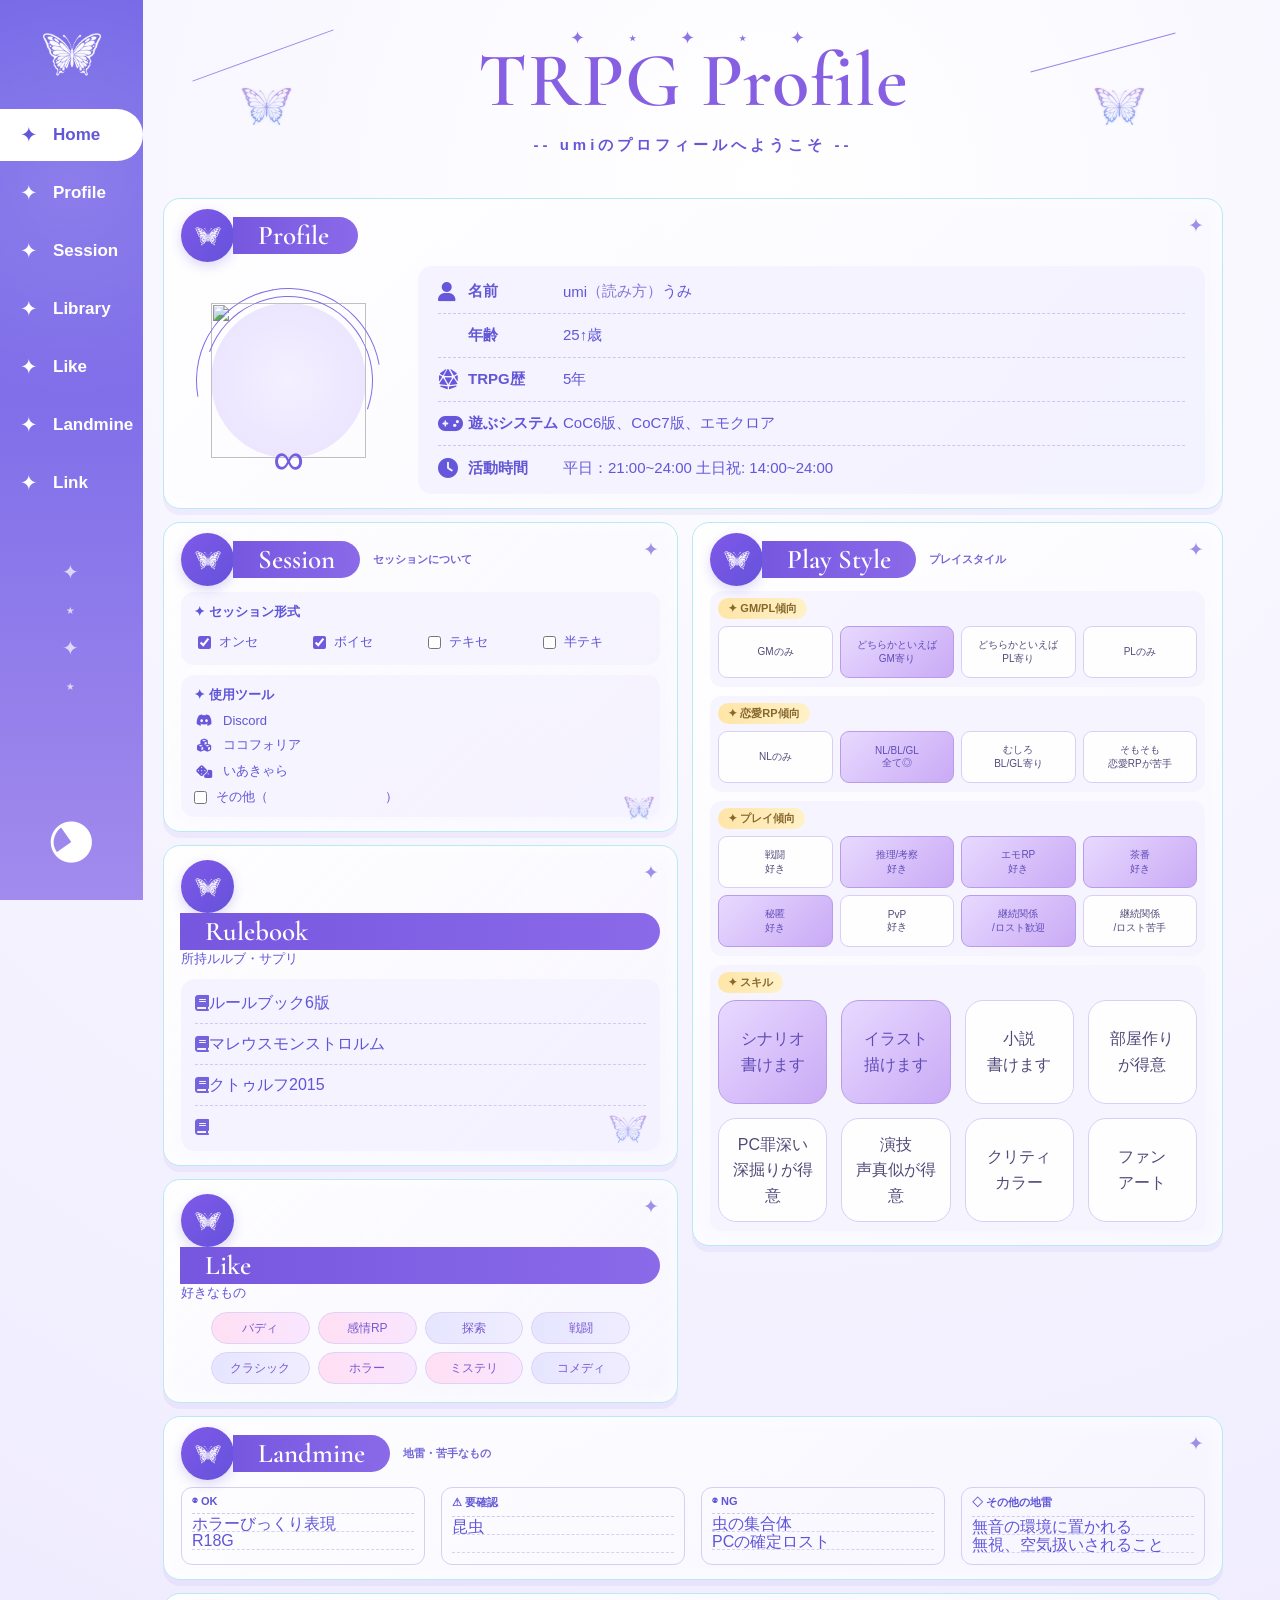
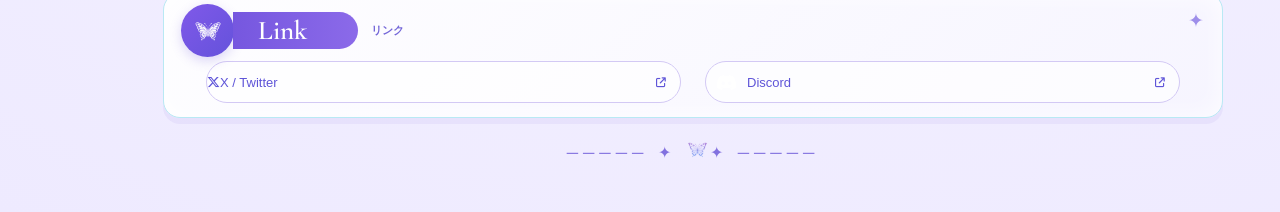
==== index.html @ dc56e481 "Add files via upload" ====
<DOCTYPE html>
<html lang="ja">
<head>
    <meta charset="UTF-8">
    <meta name="viewport" content="width=device-width, initial-scale=1.0">

    <title>TRPG Profile</title>

    <link rel="preconnect" href="https://fonts.googleapis.com">
    <link rel="preconnect" href="https://fonts.gstatic.com" crpssorigin>

    <link href="https://fonts.googleapis.com/css2?family=Cormorant+Garamond:wght@500;600;700$display=swap" rel="stylesheet">

    <link rel="stylesheet"
          href="https://cdnjs.cloudflare.com/ajax/libs/font-awesome/6.5.2/css/all.min.css">
    
    <link rel="stylesheet" href="style.css">
</head>

<body>

    <div class="site">

        <!--==============================================
                         SIDEMENU
        ==================================================-->
 <aside class="sidebar">

        <div class="side-butterfly">
            <img src="images/siruetto.png" alt="">
        </div>
        <nav>
            <a href="#home" class="active">
                <span>✦</span>
                <b>Home</b>
            </a>

            <a href="#profile">
                <span>✦</span>
                <b>Profile</b>
            </a>

            <a href="#session">
                <span>✦</span>
                <b>Session</b>
            </a>

            <a href="#rulebook">
                <span>✦</span>
                <b>Library</b>
            </a>

            <a href="#like">
                <span>✦</span>
                <b>Like</b>
            </a>

            <a href="#landmine">
                <span>✦</span>
                <b>Landmine</b>
            </a>

            <a href="#link">
                <span>✦</span>
                <b>Link</b>
            </a>
        </nav>

        <div class="side-stars">
            ✦<br>
            ⋆<br>
            ✦<br>
            ⋆
        </div>

            <div class="moon">◕</div>
        
        </aside>


        <!--======================================
                MAIN
        ==========================================-->
        <main class="main">

            <!--  HEADER  -->
            <header class="header" id="home">

                <div class="header-butterfly left">
                   <img src="images/butterfly.png" alt="">
                </div>

                <div class="header-butterfly right">
                   <img src="images/butterfly.png" alt="">
                </div>

                <div class="header-stars top">
                    ✦　⋆　✦　⋆　✦
                </div>

                <div class="header-line line-left"></div>
                <div class="header-line line-right"></div>

                <h1>TRPG Profile</h1>

                <p>-- umiのプロフィールへようこそ --</p>
                
            </header>



            <!--=====================================
                 PROFILE
            ====================================== -->
            <section class="panel profile" id="profile">

                <div class="panel-title">
                    <div class="title-circle">
                     <img src="images/siruetto.png" alt="">
                    </div>
                    <div class="title-label">Profile</div>
                </div>

                <div class="profile-body">

                    <div class="avatar-area">

                        <div class="avatar">
                            <img src="" alt="">
                            
                        </div>

                        <div class="avatar-circle circle1"></div>
                        <div class="avatar-circle circle2"></div>

                        <div class="ribbon">∞</div>
                    
                    </div>


                    <div class="profile-data">

                        <div class="data-row">
                            <i class="fa-solid fa-user"></i>
                            <span class="data-title">名前</span>
                            <span class="data-value">umi</span>
                            <span class="data-sub">（読み方）</span>
                            <span class="data-value">うみ</span>
                        </div>

                        <div class="data-row">
                            <i class="fa-solid fa-calendardays"></i>
                            <span class="data-title">年齢</span>
                            <span class="data-value">25↑歳</span>
                        </div>

                        <div class="data-row">
                            <i class="fa-solid fa-dice-d20"></i>
                            <span class="data-title">TRPG歴</span>
                            <span class="data-value">5年</span>
                        </div>

                        <div class="data-row">
                            <i class="fa-solid fa-gamepad"></i>
                            <span class="data-title">遊ぶシステム</span>
                            <span class="data-value">CoC6版、CoC7版、エモクロア</span>
                        </div>

                        <div class="data-row">
                            <i class="fa-solid fa-clock"></i>
                            <span class="data-title">活動時間</span>
                            <span class="data-value">平日：21:00~24:00 土日祝: 14:00~24:00</span>
                        </div>

                    </div>
                
                </div>

            </section>


       <!-- =========================
             CONTENT
        ========================== -->

        <div class="content-grid">

            <!-- LEFT -->
            <div class="left-column">

                <!-- SESSION -->
                <section class="panel session" id="session">

                    <div class="panel-title">
                        <div class="title-circle">
                            <img src="images/siruetto.png" alt="">
                        </div>

                        <div class="title-label">Session</div>
                        <small>セッションについて</small>
                    </div>


                    <div class="session-box">

                        <h3>✦ セッション形式</h3>

                        <div class="check-items">

                            <label>
                                <input type="checkbox" checked>
                                <span>オンセ</span>
                            </label>

                            <label>
                                <input type="checkbox" checked>
                                <span>ボイセ</span>
                            </label>

                             <label>
                                <input type="checkbox">
                                <span>テキセ</span>
                            </label>

                            <label>
                                <input type="checkbox">
                                <span>半テキ</span>
                            </label>

                        </div>

                    </div>


                    <div class="session-box">

                        <h3>✦ 使用ツール</h3>

                        <div class="tools">

                            <div>
                                <i class="fa-brands fa-discord"></i>
                                Discord
                            </div>

                            <div>
                                <i class="fa-solid fa-cubes"></i>
                                ココフォリア
                            </div>

                            <div>
                                <i class="fa-solid fa-dice"></i>
                                いあきゃら
                            </div>

                            <div>
                                <input type="checkbox">
                                その他（　　　　　　　　　）
                            </div>

                        </div>

                    </div>

                    <div class="corner-butterfly">
                    <img src="images/butterfly.png" alt="">
                    </div>

                </section>


                <!-- RULEBOOK -->
                <section class="panel rulebook" id="rulebook">

                     <div class="title-circle">
                           <img src="images/siruetto.png" alt="">
                     </div>
                        <div class="title-label">Rulebook</div>
                        <small>所持ルルブ・サプリ</small>

                    <div class="rule-list">

                        <div>
                            <i class="fa-solid fa-book"></i>
                            <span> ルールブック6版</span>
                        </div>

                        <div>
                            <i class="fa-solid fa-book"></i>
                            <span> マレウスモンストロルム</span>
                        </div>

                        <div>
                            <i class="fa-solid fa-book"></i>
                            <span> クトゥルフ2015</span>
                        </div>

                        <div>
                            <i class="fa-solid fa-book"></i>
                        </div>

                    </div>

                    <img src="images/butterfly.png" alt="" class="book-icon">

                </section>


                <!-- LIKE -->
                <section class="panel like" id="like">

                     <div class="title-circle">
                         <img src="images/siruetto.png" alt="">
                     </div>
                     <div class="title-label">Like</div>
                     <small>好きなもの</small>

                    <div class="like-list">

                        <span>バディ</span>
                        <span>感情RP</span>
                        <span>探索</span>
                        <span>戦闘</span>

                        <span>クラシック</span>
                        <span>ホラー</span>
                        <span>ミステリ</span>
                        <span>コメディ</span>

                    </div>

                </section>

            </div>


            <!-- RIGHT -->
            <div class="right-column">

                <!-- PLAY STYLE -->
                <section class="panel play-style">

                    <div class="panel-title">
 
                     <div class="title-circle">
                        <img src="images/siruetto.png" alt="">
                     </div>

                    <div class="title-label">Play Style</div>
                    <small>プレイスタイル</small>
                    </div>
                    <!-- GM -->
                    <div class="style-box">

                        <h3>✦ GM/PL傾向</h3>

                        <div class="choice-grid">

                            <label>
                                <input type="radio" name="gm">
                                <span>GMのみ</span>
                            </label>

                            <label class="selected">
                                <input type="radio" name="gm" checked>
                                <span>どちらかといえば<br>GM寄り</span>
                            </label>

                            <label>
                                <input type="radio" name="gm">
                                <span>どちらかといえば<br>PL寄り</span>
                            </label>

                            <label>
                                <input type="radio" name="gm">
                                <span>PLのみ</span>
                            </label>

                        </div>

                    </div>


                    <!--  LOVE   -->
                     <div class="style-box">

                        <h3>✦ 恋愛RP傾向</h3>

                        <div class="choice-grid">

                            <label>
                                <input type="radio" name="love">
                                <span>NLのみ</span>
                            </label>

                            <label class="selected">
                                <input type="radio" name="love" checked>
                                <span>NL/BL/GL<br>全て◎</span>
                            </label>

                            <label>
                                <input type="radio" name="love">
                                <span>むしろ<br>BL/GL寄り</span>
                            </label>

                            <label>
                                <input type="radio" name="love">
                                <span>そもそも<br>恋愛RPが苦手</span>
                            </label>

                        </div>

                    </div>


                    <!-- PLAY  -->
                     <div class="style-box">

                        <h3>✦ プレイ傾向</h3>

                        <div class="choice-grid">

                            <label>
                                <input type="checkbox">
                                <span>戦闘<br>好き</span>
                            </label>

                            <label class="selected">
                                <input type="selected">
                                <span>推理/考察<br>好き</span>
                            </label>

                            <label class="selected">
                                <input type="checkbox" checked>
                                <span>エモRP<br>好き</span>
                            </label>

                            <label class="selected">
                                <input type="checkbox">
                                <span>茶番<br>好き</span>
                            </label>

                            <label class="selected">
                                <input type="checkbox">
                                <span>秘匿<br>好き</span>
                            </label>

                            <label>
                                <input type="checkbox">
                                <span>PvP<br>好き</span>
                            </label>

                           <label class="selected">
                                <input type="checkbox" checked>
                                <span>継続関係<br>/ロスト歓迎</span>
                            </label>

                            <label>
                                <input type="checkbox">
                                <span>継続関係<br>/ロスト苦手</span>
                            </label>

                        </div>

                    </div>


                    <!-- SKILL -->
                     <div class="style-box">

                        <h3>✦ スキル</h3>

                        <div class="choice-grid skill-grid">

                            

                                <label class="selected">
                                    <input type="checkbox">
                                    <span>シナリオ<br>書けます</span>
                                </label>

                                <label class="selected">
                                    <input type="checkbox" checked>
                                    <span>イラスト<br>描けます</span>
                                </label>

                                <label>
                                    <input type="checkbox">
                                    <span>小説<br>書けます</span>
                                </label>

                                <label>
                                    <input type="checkbox">
                                    <span>部屋作り<br>が得意</span>
                                </label>

                                <label >
                                    <input type="checkbox">
                                    <span>PC罪深い<br>深掘りが得意</span>
                                </label>

                                <label>
                                    <input type="checkbox">
                                    <span>演技<br>声真似が得意</span>
                                </label>

                                <label>
                                    <input type="checkbox">
                                    <span>クリティ<br>カラー</span>
                                </label>

                                <label>
                                    <input type="checkbox">
                                    <span>ファン<br>アート</span>
                                </label>

                        </div>
                    
                    </div>
                
                </div>
            
            </div>

            <!--  =========================================
                   LANDMINE
            =============================================-->
            <section class="panel landmine" id="landmine">

                <div class="panel-title">
                    <div class="title-circle">
                        <img src="images/siruetto.png" alt="">
                    </div>
                    <div class="title-label">Landmine</div>
                    <small>地雷・苦手なもの</small>
                </div>

                <div class="landmine-grid">

                    <div>
                        <h3>⊗ OK</h3>
                        <p>ホラーびっくり表現</p>
                        <p>R18G</p>
                    </div>

                    <div>
                        <h3>⚠ 要確認</h3>
                        <p>昆虫</p>
                        <p></p>
                    </div>

                    <div>
                        <h3>⊗ NG</h3>
                        <p>虫の集合体</p>
                        <p>PCの確定ロスト</p>
                    </div>

                    <div>
                        <h3>◇ その他の地雷</h3>
                        <p>無音の環境に置かれる</p>
                        <p>無視、空気扱いされること</p>
                    </div>
                
                </div>

            </section>



            <!-- ===================================
                    LINK
            =====================================-->
            <section class="panel links" id="link">

                <div class="panel-title">
                    <div class="title-circle">
                        <img src="images/siruetto.png" alt="">
                    </div>
                    <div class="title-label">Link</div>
                    <small>リンク</small>
                </div>
                
                <div class="link-grid">

                    <a href="#">
                        <span class="linke-icon">
                            <i class="fa-brands fa-x-twitter"></i>
                        </span>
                        X / Twitter
                        <i class="fa-solid fa-arrow-up-right-from-square"></i>
                    </a>

                    <a href="#">
                        <span class="link-icon">
                            <i class="fa-brands fa-discord"></i>
                        </span>
                        Discord
                        <i class="fa-solid fa-arrow-up-right-from-square"></i>
                    </a>

                </div>

            </section>


            <footer>
                ───── ✦ <img src="images/butterfly.png" alt="" class="footer-butterfly">✦ ─────
            </footer>
        
        </main>

    </div>
    
</body>
</html>
---- style.css ----
/* ============================================
    RESET
============================================== */

* {
    box-sizing: border-box;
    margin: 0;
    padding: 0;
}

html {
    scroll-behavior: smooth
}

body {
    background:
        radial-gradient(
            circle at 60% 10%,
            #ffffff 0,
            #f8f6ff 35%,
            #eeeaff 100%
        );

    color: #5f55d8;

    font-family:
        "Noto Sans JP",
        sans-serif;

    min-height: 100vh;
}

a {
    text-decoration: none;
    color: inherit;
}


/* ====================================================
    SIDEBAR
======================================================*/
.sidebar {
    position: fixed;

    left: 0;
    top: 0;

    width: 143px;
    height: 100vh;

    z-index: 100;

    overflow: hidden;

    background:
        radial-gradient(
            circle at 50% 20%,
            rgba(255,255,255,.12),
            transparent 30%
        ),
        linear-gradient(
            180deg,
            #7769e7 0%,
            #806fe9 45%,
            #a28bed 100%
        );

    color: #fff;
}


/* butterfly at top */

.side-butterfly {
    width: 70px;
    margin: 0 auto 20px;
    padding-top: 30px;
}

.side-butterfly img {
    width: 100%;
    height: auto;
    display: block;
}


/* navigation */

.sidebar nav {
    margin-top: 32px;

    display: flex;
    flex-direction: column;

    gap: 6px;
}

.sidebar nav a {
    position: relative;

    width: 100%;
    height: 52px;

    display: flex;
    align-items: center;

    gap: 15px;

    padding-left: 20px;

    font-size: 17px;

    transition: .25s ease;
}

.sidebar nav a span {
    font-size: 21px;
}

.sidebar nav a:hover {
    background: rgba(255,255,255,.12);
}

.sidebar nav a.active {
    background: #fff;

    color: #6256d9;

    border-radius: 0 28px 28px 0;
}


/* sidebar stars */

.side-stars {
    position: absolute;

    left: 62px;
    bottom: 195px;

    text-align: center;

    line-height: 38px;

    font-size: 20px;

    opacity: .7;
}


/* moon */

.moon {
    position: absolute;

    left: 45px;
    bottom: 30px;

    font-size: 54px;

    transform: rotate(-35deg);

    color: #fff;
}


/*===================================================
MAIN
==================================================== */

.main {
    width: calc(100% - 143px);

    margin-left: 143px;

    max-width: 1100px;

    padding: 0 20px 40px;
}



/*====================================================
    HEADER
==================================================== */

.header {
    position: relative;

    height: 198px;

    display: flex;
    flex-direction: column;

    justify-content: center;
    align-items: center;

    overflow: hidden;
}


/* title */

.header h1 {
    position: relative;
    z-index: 2;

    font-family:
        "Cormorant Garamond",
        serif;

    font-size: clamp(55px, 6vw, 77px);

    font-weight: 600;

    letter-spacing: 1px;

    line-height: 1;

    color: #875fe2;

    text-shadow:
        1px 2px 0 rgba(255,255,255,.8);
}

.header p {
    position: relative;
    z-index: 2;

    margin-top: 17px;

    color: #6657d8;

    font-size: 15px;

    font-weight: 600;

    letter-spacing: 4px;
}

/*  header decorations */

.header-butterfly {
    position: absolute;
    opacity: .8;
}

.header-butterfly img {
    width:67px;
    height: auto;
    display: block;
}

.header-butterfly.left {
    left: 70px;
    top: 83px;
}

.header-butterfly.right {
    right: 70px;
    top: 83px;

}
.header-butterfly.right img {
    width: 67px;
    transform: scaleX(-1)
}

.header-stars {
    position: absolute;

    color: #8e73e7;

    font-size: 18px;

    letter-spacing: 12px;
}
.header-stars.top {
    top: 26px;
}

.header-line {
    position: absolute;

    height: 1px;

    width: 150px;

    border-top: 1px solid #8368e4;

    transform: rotate(-20deg);

    opacity: .8;
}

.line-left {
    left: 25px;
    top: 55px;
}

.line-right {
    right: 45px;
    top: 52px;

    transform: rotate(-15deg);
}

/* ================================================
   PANEL
   ================================================*/

   .panel {
        position: relative;

        background:
            linear-gradient(
                135deg,
                rgba(255,255,255,.92),
                rgba(248,247,255,.78)
            );
        
            border: 1px solid #b9e9f4;

            border-radius: 17px;

            padding: 14px 17px;

            margin-bottom: 13px;
            box-shadow:
                0 6px rgba(115,91,210,.07),
                inset 0 0 25px rgba(255,255,255,.8);
            
            overflow: hidden;
    
   }

/* ================================================
   PANEL TITLE
   ================================================ */

   .panel-title{
       position: relative;
    
       height: 45px;

       display: flex;
       align-items: center;
   }

   .title-circle {
       width: 53px;
       height: 53px;

       flex-shrink: 0;

       display: flex;
       justify-content: center;
       align-items: center;

       border-radius: 50%;

       background:
           linear-gradient(
            135deg,
            #8059e9,
            #6452db
           );

        color: #fff;

        font-size: 26px;

        box-shadow:
            0 4px 12px rgba(98,78,213,.22);
   }
.title-circle img {
    width: 30px;
    height: auto;
    display: block;

}
   .title-label {
       height: 37px;

       min-width: 125px;

       margin-left: -1px;

       padding: 0 25px;

       display: flex;
       align-items: center;

       background:
           linear-gradient(
            90deg,
            #7657df,
            #8b6ae9
           );
        
        color: #fff;

        border-radius:
             0 22px 22px 0;
            
        font-family:
             "Cormorant Garamond",
             serif;
        
             font-size: 27px;

             font-weight: 600;
   }

   .panel-title small{
    margin-left: 13px;

    color: #7366d8;

    font-size: 11px;

    font-weight: 600;
   }
   

   /* ==============================================
      PROFILE
      ============================================== */
    
      .profile {
        min-height: 284px;
      }

      .profile-body {
        display: grid;

        grid-template-columns: 215px 1fr;

        gap: 22px;

        align-items: center;

        padding-top: 8px;
      }
      

      /* avatar */

      .avatar-area {
        position: relative;

        width: 185px;
        height: 185px;

        margin: auto;
      }

      .avatar {
        position: absolute;

        inset: 15px;

        border-radius: 50%;

        background:
            radial-gradient(
                circle,
                #f4f0ff,
                #e8e1ff
            );

        display: flex;
        justify-content: center;
        align-items: center;

        font-size: 46px;
      }


      .avatar img {
        width: 100%;
        height: 100%;
        object-fit: cover;
        display: block;
      }

      .avatar-circle {
        position: absolute;

        inset: 0;

        border: 1px solid #816de6;

        border-radius: 50%;
      }
      .circle1 {
         transform: rotate(35deg);
         border-right-color: transparent;
         border-bottom-color: transparent;
      }

      .circle2 {
        inset: 8px;

        transform: rotate(-25deg);

        border-left-color: transparent;
        border-bottom-color: transparent;
      }

      .ribbon {
        position: absolute;

        bottom: -11px;
        left: 50%;

        transform: translateX(-50%);

        font-size: 43px;

        color: #735de0;
       }


       /* profile data */

       .profile-data {
           padding: 4px 20px;

           border-radius: 14px;

           background: 
               rgba(243,241,255,.78);
       }

       .data-row {
           height: 44px;
           
           display: flex;
           align-items: center;

           border-bottom: 
               1px dashed #cec5f5;
           
            color: #6357d8;

            font-size: 15px;
       }

       .data-row:last-child {
           border-bottom: none;
       }

       .data-row i {
           width: 30px;

           font-size: 20px;

           color: #6656db;
       }

       .data-title {
           width: 95px;

           font-weight: 600;
       }
       
       .data-sub {
           color: #8176d8;
       }



 /* =====================================================
   TWO COLUMNS
===================================================== */

.content-grid {
    display: grid;

    grid-template-columns:
        minmax(0, 1fr)
        minmax(0, 1.03fr);

    gap: 14px;

    align-items: start;
}


/* =====================================================
   SESSION
===================================================== */

.session-box {
    margin-top: 10px;

    padding: 11px 13px;

    border-radius: 13px;

    background:
        rgba(245,243,255,.78);
}

.session-box h3 {
    font-size: 13px;

    margin-bottom: 9px;
}

.check-items {
    display: flex;

    gap: 55px;

    padding: 3px 4px;
}

.check-items label {
    display: flex;

    align-items: center;

    gap: 8px;

    font-size: 13px;
}

input {
    accent-color: #7059dd;
}

.tools {
    display: flex;
    flex-direction: column;

    gap: 8px;

    font-size: 13px;
}

.tools > div {
    display: flex;
    align-items: center;

    gap: 9px;
}

.tools i {
    width: 20px;

    text-align: center;

    color: #6857d9;
}

.corner-butterfly {
    position: absolute;

    right: 18px;
    bottom: 10px;

    opacity: .8;
}

.corner-butterfly img {
    width: 40px;
    height: auto;
    display: block;
}


/* =====================================================
   RULEBOOK
===================================================== */

.rulebook {
    min-height: 235px;
}

.rule-list {
    margin-top: 11px;

    padding: 4px 14px;

    border-radius: 14px;

    background:
        rgba(244,242,255,.8);
}

.rule-list div {
    height: 41px;

    display: flex;
    align-items: center;

    border-bottom:
        1px dashed #d1c9f3;
}

.rule-list div:last-child {
    border-bottom: none;
}

.rule-list i {
    color: #7562dd;
}

.book-icon {
    position: absolute;
    right: 24px;
    bottom: 20px;
    width: 50px;
    height: auto;
    opacity: .65;
}


/* =====================================================
   PLAY STYLE
===================================================== */

.style-box {
    margin-top: 9px;

    padding: 7px 8px 9px;

    border-radius: 12px;

    background:
        rgba(245,243,255,.76);
}

.style-box h3 {
    display: inline-block;

    padding: 3px 10px;

    border-radius: 12px;

    background:
        linear-gradient(
            90deg,
            #ffe5a7,
            #fff1c8
        );

    color: #86672c;

    font-size: 11px;
}

.choice-grid {
    display: grid;

    grid-template-columns:
        repeat(4, 1fr);

    gap: 7px;

    margin-top: 7px;
}

.choice-grid label {
    min-height: 52px;

    display: flex;

    justify-content: center;
    align-items: center;

    text-align: center;

    padding: 5px;

    border:
        1px solid #d9cff5;

    border-radius: 9px;

    background:
        rgba(255,255,255,.9);

    color: #514a78;

    font-size: 10px;

    cursor: pointer;

    transition: .2s;
}

.choice-grid label input {
    display: none;
}

.choice-grid label.selected,
.choice-grid label:has(input:checked) {
    background:
        linear-gradient(
            135deg,
            #e8d9ff,
            #c9aaf5
        );

    border-color: #b89ce9;

    color: #604cb9;
}


/* =====================================================
   LIKE
===================================================== */

.like {
    min-height: 145px;
}

.like-list {
    display: grid;

    grid-template-columns:
        repeat(4, 1fr);

    gap: 8px;

    padding:
        10px 30px 4px;
}

.like-list span {
    height: 32px;

    display: flex;
    justify-content: center;
    align-items: center;

    border-radius: 20px;

    border:
        1px solid #ded2f7;

    background:
        linear-gradient(
            90deg,
            #ffdff3,
            #f9e6ff
        );

    color: #7a58d1;

    font-size: 12px;
}

.like-list span:nth-child(3),
.like-list span:nth-child(4),
.like-list span:nth-child(5),
.like-list span:nth-child(8){
    background:
        linear-gradient(
            90deg,
            #e5e5ff,
            #f0edff
        );
}

/* =====================================================
   SKILL GRID
===================================================== */

.skill-grid {
    grid-template-columns: repeat(4, minmax(0, 1fr));
    gap: 14px;
    width: 100%;
    box-sizing: border-box;
}

.skill-grid label {
    min-width: 0;
    min-height: 104px;
    padding: 10px 6px;
    box-sizing: border-box;
    border-radius: 18px;
    font-size: 16px;
    line-height: 1.6;
    writing-mode: horizontal-tb;
    overflow-wrap: anywhere;
}


/* ==============================================
     LANDMINE
=============================================== */

.landmine-grid{
    display:grid;

    grid-template-columns:
        repeat(4, 1fr);

    gap: 16px;
    
    margin-top: 11px;
}

.landmine-grid > div {
    min-height: 78px;

    padding: 7px 10px;

    border:
        1px solid #d7cff3;

    border-radius: 11px;

    background:
        rgba (246,245,255, .8);
}

.landmine-grid h3{
    padding-bottom: 6px;

    border-bottom: 1px dashed #d1c9ef;

    font-size: 11px;
}

.landmine-grid p {
    height: 18px;

    border-bottom: 1px dashed #d8d1f1;
}


/* =============================================
    LINK
    =========================================== */

.limks {
    min-height: 94px;
}

.link-grid {
    display: grid;

    grid-template-columns:
        1fr 1fr;
    
    gap: 24px;

    padding: 
       8px 25px 0;
}
.link-grid a {
    height: 42px;

    display: flex;
    align-items: center;

    border: 1px solid #d3c9f4;

    border-radius: 24px;

    background:
         rgba(255,255,255,.7);

    font-size: 13px;
    
    transition: .2s;
}

.link-grid a:hover {
    background: #fff;

    transform: translateY(-2px);
}

.link-icon {
    width: 42px;
    height: 42px;

    margin-left: -1px;

    border-radius: 50%;

    display: flex;
    justify-content: center;
    align-items: center;

    backgrund: 
        #7561df;

    color: white;

    font-size: 17px;
}

.link-grid a > i:last-child{
    margin-left: auto;
    margin-right: 14px;

    font-size: 10px;
}


/* ====================================
    FOOTER
=====================================*/

footer {
    text-align: center;

    color: #8271df;

    font-size: 13pxl;

    letter-spacing: 5px;

    padding: 10px 0;
}
.footer-butterfly {
    width: 25px;
    height: auto;
}

/*======================================
   DECORATION
=======================================*/

.panel::after {
    content: "✦";

    position: absolute;

    right: 18px;
    top:15px;

    font-size: 19px;

    color:#8875e5;

    opacity: .8;
}


/*======================================
  RESPONSIVE
=======================================*/

@media screen and(max-width: 900px){
    .sidebar {
        width: 95px;
    }

    .mein {
        width:calc(100% - 95%);
        margin-left:95px;
    }

    .sidebar nav a {
        justify-content: center;
        padding-left: 0;
    }

    .sidebarnav a b {
        display: none;
    }

    .profile-body {
        grid-template-columns: 170px 1fr;
    }
    .content-grid {
        grid-template-columns: 1fr;
    }
}


@media screen and (max-width:650px){

    .sidebar {
        display: none;
    }

    .main {
        width: 100%;
        automargin-left: 0;

        padding: 
            0 10px 30px;
    }

    .header {
        height: 160px;
    }

    .header h1 {
        font-size: 48px;
    }

    .header p {
        font-size: 10px;

        letter-spacing: 2px;
    }

    ,profile-body {
        grid-template-columns: 1fr;
    }

    .profile-data {
        padding: 5px 10px;
    }

    .choice-grid {
        grid-template-columns: 
            repeat(2, 1fr);
    }

    .like-list {
        grid-template-columns:
            repeat(2, 1fr);

        padding: 10px;
    }

    .landmine-grid {
        grid-template-columns:
            repeat(2, 1fr);
    }

    .link-grid {
        grid-template-columns: 1fr;

        padding: 8px;
    }

    .title-label {
        font-size: 23px;
        min-width: 105px;
    }

    .panel-title small {
        font-size: 9px;
    }
}
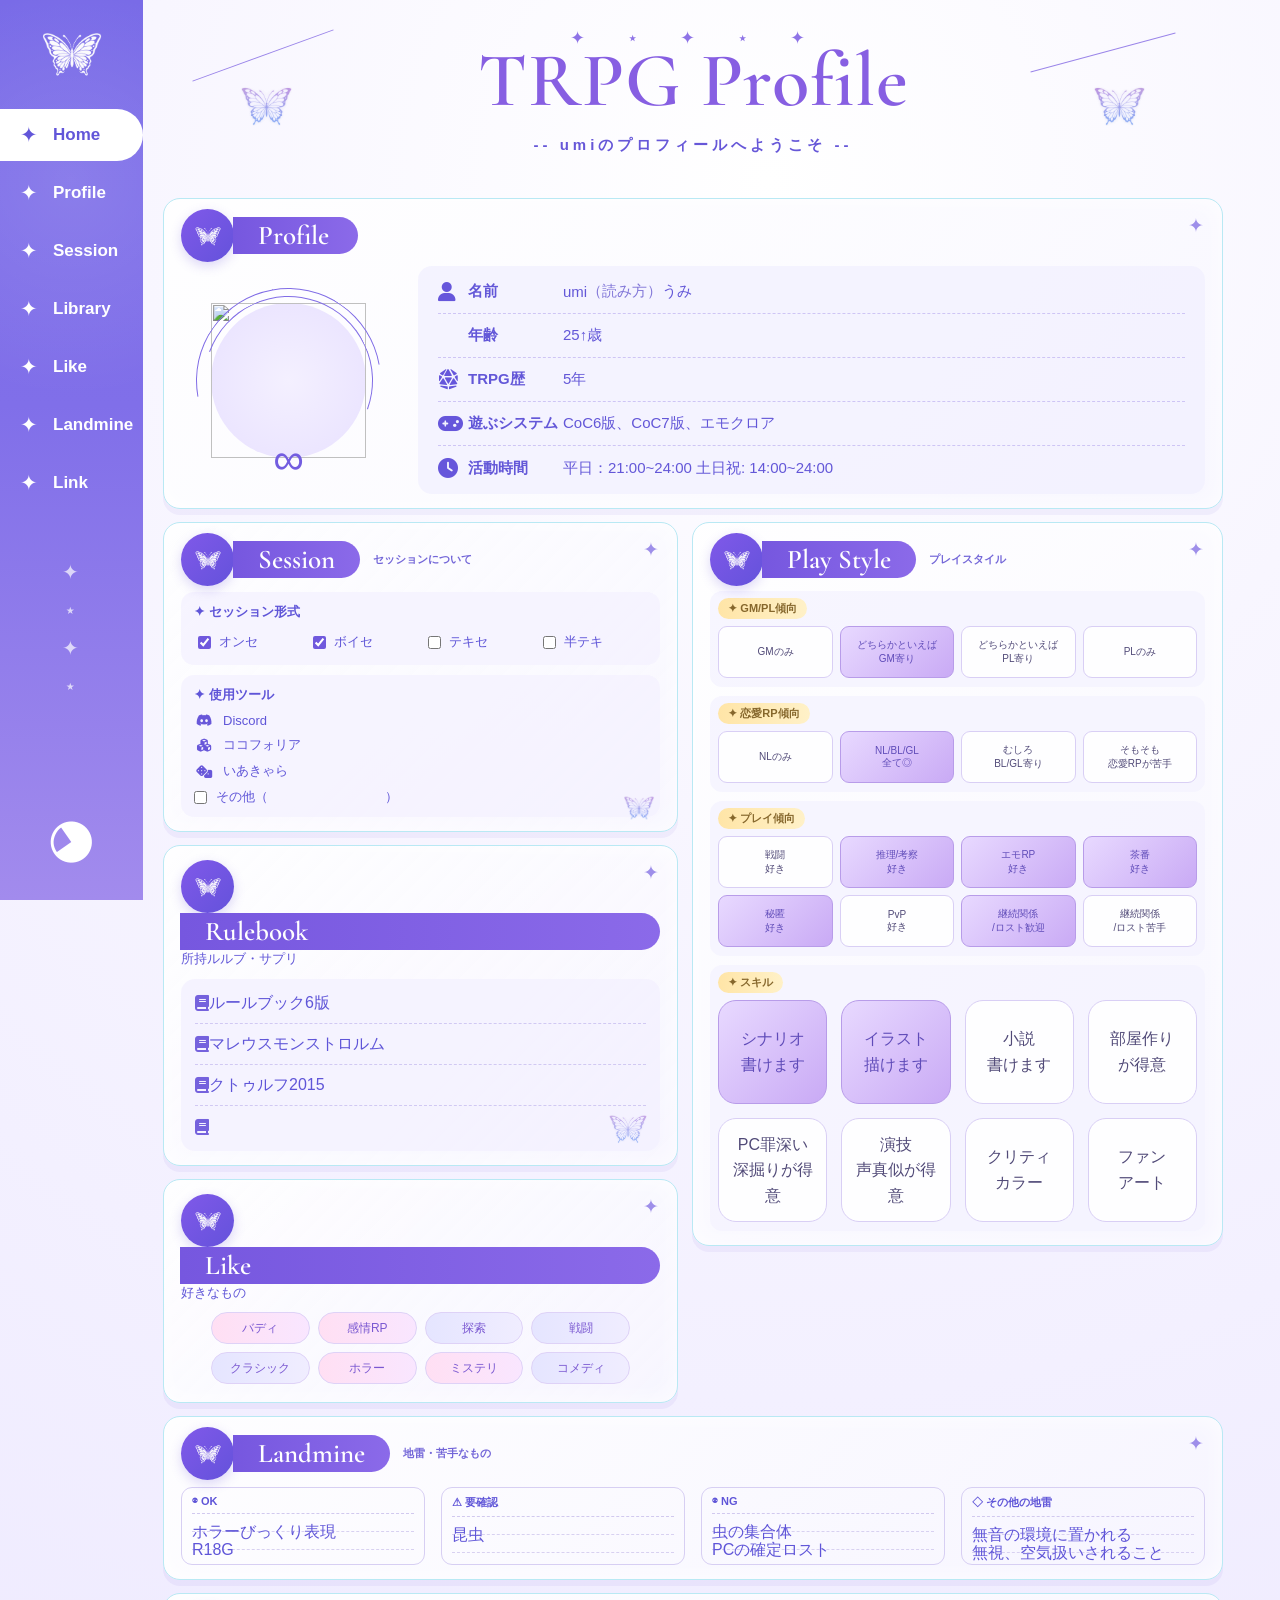
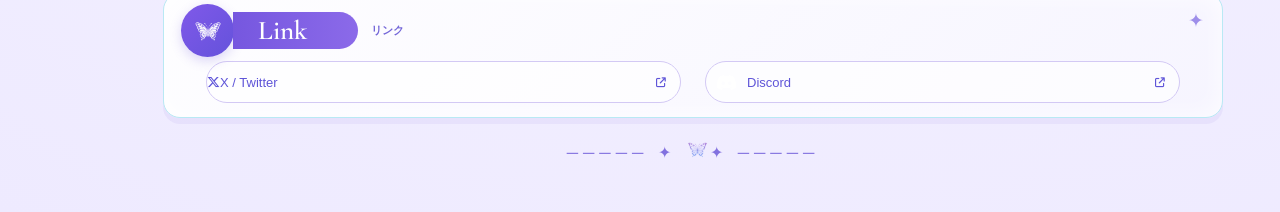
==== commit 3bd84140: "Disable radio and checkbox inputs in index.html" ====
--- a/index.html
+++ b/index.html
@@ -357,22 +357,22 @@
                         <div class="choice-grid">
 
                             <label>
-                                <input type="radio" name="gm">
+                                <input type="radio" name="gm" disabled>
                                 <span>GMのみ</span>
                             </label>
 
                             <label class="selected">
-                                <input type="radio" name="gm" checked>
+                                <input type="radio" name="gm" checked disabled>
                                 <span>どちらかといえば<br>GM寄り</span>
                             </label>
 
                             <label>
-                                <input type="radio" name="gm">
+                                <input type="radio" name="gm" disabled>
                                 <span>どちらかといえば<br>PL寄り</span>
                             </label>
 
                             <label>
-                                <input type="radio" name="gm">
+                                <input type="radio" name="gm" disabled>
                                 <span>PLのみ</span>
                             </label>
 
@@ -389,22 +389,22 @@
                         <div class="choice-grid">
 
                             <label>
-                                <input type="radio" name="love">
+                                <input type="radio" name="love" disabled>
                                 <span>NLのみ</span>
                             </label>
 
                             <label class="selected">
-                                <input type="radio" name="love" checked>
+                                <input type="radio" name="love" checked disabled>
                                 <span>NL/BL/GL<br>全て◎</span>
                             </label>
 
                             <label>
-                                <input type="radio" name="love">
+                                <input type="radio" name="love" disabled>
                                 <span>むしろ<br>BL/GL寄り</span>
                             </label>
 
                             <label>
-                                <input type="radio" name="love">
+                                <input type="radio" name="love" disabled>
                                 <span>そもそも<br>恋愛RPが苦手</span>
                             </label>
 
@@ -421,42 +421,42 @@
                         <div class="choice-grid">
 
                             <label>
-                                <input type="checkbox">
+                                <input type="checkbox" disabled>
                                 <span>戦闘<br>好き</span>
                             </label>
 
                             <label class="selected">
-                                <input type="selected">
+                                <input type="checkbox" disabled>
                                 <span>推理/考察<br>好き</span>
                             </label>
 
                             <label class="selected">
-                                <input type="checkbox" checked>
+                                <input type="checkbox" checked disabled>
                                 <span>エモRP<br>好き</span>
                             </label>
 
                             <label class="selected">
-                                <input type="checkbox">
+                                <input type="checkbox" disabled>
                                 <span>茶番<br>好き</span>
                             </label>
 
                             <label class="selected">
-                                <input type="checkbox">
+                                <input type="checkbox" disabled>
                                 <span>秘匿<br>好き</span>
                             </label>
 
                             <label>
-                                <input type="checkbox">
+                                <input type="checkbox" disabled>
                                 <span>PvP<br>好き</span>
                             </label>
 
                            <label class="selected">
-                                <input type="checkbox" checked>
+                                <input type="checkbox" checked disabled>
                                 <span>継続関係<br>/ロスト歓迎</span>
                             </label>
 
                             <label>
-                                <input type="checkbox">
+                                <input type="checkbox" disabled>
                                 <span>継続関係<br>/ロスト苦手</span>
                             </label>
 
@@ -475,42 +475,42 @@
                             
 
                                 <label class="selected">
-                                    <input type="checkbox">
+                                    <input type="checkbox" disabled>
                                     <span>シナリオ<br>書けます</span>
                                 </label>
 
                                 <label class="selected">
-                                    <input type="checkbox" checked>
+                                    <input type="checkbox" checked disabled>
                                     <span>イラスト<br>描けます</span>
                                 </label>
 
                                 <label>
-                                    <input type="checkbox">
+                                    <input type="checkbox" disabled>
                                     <span>小説<br>書けます</span>
                                 </label>
 
                                 <label>
-                                    <input type="checkbox">
+                                    <input type="checkbox" disabled>
                                     <span>部屋作り<br>が得意</span>
                                 </label>
 
                                 <label >
-                                    <input type="checkbox">
+                                    <input type="checkbox" disabled>
                                     <span>PC罪深い<br>深掘りが得意</span>
                                 </label>
 
                                 <label>
-                                    <input type="checkbox">
+                                    <input type="checkbox" disabled>
                                     <span>演技<br>声真似が得意</span>
                                 </label>
 
                                 <label>
-                                    <input type="checkbox">
+                                    <input type="checkbox" disabled>
                                     <span>クリティ<br>カラー</span>
                                 </label>
 
                                 <label>
-                                    <input type="checkbox">
+                                    <input type="checkbox" disabled>
                                     <span>ファン<br>アート</span>
                                 </label>
 
@@ -546,7 +546,7 @@
                     <div>
                         <h3>⚠ 要確認</h3>
                         <p>昆虫</p>
-                        <p></p>
+                        <p>　 </p>
                     </div>
 
                     <div>
@@ -612,4 +612,4 @@
     </div>
     
 </body>
-</html>+</html>
--- a/style.css
+++ b/style.css
@@ -1,5 +1,5 @@
-/* ============================================
-    RESET
+    /* ============================================
+RESET
 ============================================== */
 
 * {
@@ -169,11 +169,10 @@
 ==================================================== */
 
 .main {
-    width: calc(100% - 143px);
-
-    margin-left: 143px;
-
-    max-width: 1100px;
+    width: min(1100px,calc(100% - 143px));
+
+    margin-left: max(143px,calc((100% - 957px) / 2));
+
 
     padding: 0 20px 40px;
 }
@@ -929,8 +928,10 @@
 }
 
 .landmine-grid p {
-    height: 18px;
-
+    min-height: 18px;
+    height:auto;
+    padding: 5px 0;
+    line-height: 1.6;
     border-bottom: 1px dashed #d8d1f1;
 }
 
@@ -1145,4 +1146,1151 @@
     .panel-title small {
         font-size: 9px;
     }
-}+}/* ============================================
+    RESET
+============================================== */
+
+* {
+    box-sizing: border-box;
+    margin: 0;
+    padding: 0;
+}
+
+html {
+    scroll-behavior: smooth
+}
+
+body {
+    background:
+        radial-gradient(
+            circle at 60% 10%,
+            #ffffff 0,
+            #f8f6ff 35%,
+            #eeeaff 100%
+        );
+
+    color: #5f55d8;
+
+    font-family:
+        "Noto Sans JP",
+        sans-serif;
+
+    min-height: 100vh;
+}
+
+a {
+    text-decoration: none;
+    color: inherit;
+}
+
+
+/* ====================================================
+    SIDEBAR
+======================================================*/
+.sidebar {
+    position: fixed;
+
+    left: 0;
+    top: 0;
+
+    width: 143px;
+    height: 100vh;
+
+    z-index: 100;
+
+    overflow: hidden;
+
+    background:
+        radial-gradient(
+            circle at 50% 20%,
+            rgba(255,255,255,.12),
+            transparent 30%
+        ),
+        linear-gradient(
+            180deg,
+            #7769e7 0%,
+            #806fe9 45%,
+            #a28bed 100%
+        );
+
+    color: #fff;
+}
+
+
+/* butterfly at top */
+
+.side-butterfly {
+    width: 70px;
+    margin: 0 auto 20px;
+    padding-top: 30px;
+}
+
+.side-butterfly img {
+    width: 100%;
+    height: auto;
+    display: block;
+}
+
+
+/* navigation */
+
+.sidebar nav {
+    margin-top: 32px;
+
+    display: flex;
+    flex-direction: column;
+
+    gap: 6px;
+}
+
+.sidebar nav a {
+    position: relative;
+
+    width: 100%;
+    height: 52px;
+
+    display: flex;
+    align-items: center;
+
+    gap: 15px;
+
+    padding-left: 20px;
+
+    font-size: 17px;
+
+    transition: .25s ease;
+}
+
+.sidebar nav a span {
+    font-size: 21px;
+}
+
+.sidebar nav a:hover {
+    background: rgba(255,255,255,.12);
+}
+
+.sidebar nav a.active {
+    background: #fff;
+
+    color: #6256d9;
+
+    border-radius: 0 28px 28px 0;
+}
+
+
+/* sidebar stars */
+
+.side-stars {
+    position: absolute;
+
+    left: 62px;
+    bottom: 195px;
+
+    text-align: center;
+
+    line-height: 38px;
+
+    font-size: 20px;
+
+    opacity: .7;
+}
+
+
+/* moon */
+
+.moon {
+    position: absolute;
+
+    left: 45px;
+    bottom: 30px;
+
+    font-size: 54px;
+
+    transform: rotate(-35deg);
+
+    color: #fff;
+}
+
+
+/*===================================================
+MAIN
+==================================================== */
+
+.main {
+    width: calc(100% - 143px);
+
+    margin-left: 143px;
+
+    max-width: 1100px;
+
+    padding: 0 20px 40px;
+}
+
+
+
+/*====================================================
+    HEADER
+==================================================== */
+
+.header {
+    position: relative;
+
+    height: 198px;
+
+    display: flex;
+    flex-direction: column;
+
+    justify-content: center;
+    align-items: center;
+
+    overflow: hidden;
+}
+
+
+/* title */
+
+.header h1 {
+    position: relative;
+    z-index: 2;
+
+    font-family:
+        "Cormorant Garamond",
+        serif;
+
+    font-size: clamp(55px, 6vw, 77px);
+
+    font-weight: 600;
+
+    letter-spacing: 1px;
+
+    line-height: 1;
+
+    color: #875fe2;
+
+    text-shadow:
+        1px 2px 0 rgba(255,255,255,.8);
+}
+
+.header p {
+    position: relative;
+    z-index: 2;
+
+    margin-top: 17px;
+
+    color: #6657d8;
+
+    font-size: 15px;
+
+    font-weight: 600;
+
+    letter-spacing: 4px;
+}
+
+/*  header decorations */
+
+.header-butterfly {
+    position: absolute;
+    opacity: .8;
+}
+
+.header-butterfly img {
+    width:67px;
+    height: auto;
+    display: block;
+}
+
+.header-butterfly.left {
+    left: 70px;
+    top: 83px;
+}
+
+.header-butterfly.right {
+    right: 70px;
+    top: 83px;
+
+}
+.header-butterfly.right img {
+    width: 67px;
+    transform: scaleX(-1)
+}
+
+.header-stars {
+    position: absolute;
+
+    color: #8e73e7;
+
+    font-size: 18px;
+
+    letter-spacing: 12px;
+}
+.header-stars.top {
+    top: 26px;
+}
+
+.header-line {
+    position: absolute;
+
+    height: 1px;
+
+    width: 150px;
+
+    border-top: 1px solid #8368e4;
+
+    transform: rotate(-20deg);
+
+    opacity: .8;
+}
+
+.line-left {
+    left: 25px;
+    top: 55px;
+}
+
+.line-right {
+    right: 45px;
+    top: 52px;
+
+    transform: rotate(-15deg);
+}
+
+/* ================================================
+   PANEL
+   ================================================*/
+
+   .panel {
+        position: relative;
+
+        background:
+            linear-gradient(
+                135deg,
+                rgba(255,255,255,.92),
+                rgba(248,247,255,.78)
+            );
+        
+            border: 1px solid #b9e9f4;
+
+            border-radius: 17px;
+
+            padding: 14px 17px;
+
+            margin-bottom: 13px;
+            box-shadow:
+                0 6px rgba(115,91,210,.07),
+                inset 0 0 25px rgba(255,255,255,.8);
+            
+            overflow: hidden;
+    
+   }
+
+/* ================================================
+   PANEL TITLE
+   ================================================ */
+
+   .panel-title{
+       position: relative;
+    
+       height: 45px;
+
+       display: flex;
+       align-items: center;
+   }
+
+   .title-circle {
+       width: 53px;
+       height: 53px;
+
+       flex-shrink: 0;
+
+       display: flex;
+       justify-content: center;
+       align-items: center;
+
+       border-radius: 50%;
+
+       background:
+           linear-gradient(
+            135deg,
+            #8059e9,
+            #6452db
+           );
+
+        color: #fff;
+
+        font-size: 26px;
+
+        box-shadow:
+            0 4px 12px rgba(98,78,213,.22);
+   }
+.title-circle img {
+    width: 30px;
+    height: auto;
+    display: block;
+
+}
+   .title-label {
+       height: 37px;
+
+       min-width: 125px;
+
+       margin-left: -1px;
+
+       padding: 0 25px;
+
+       display: flex;
+       align-items: center;
+
+       background:
+           linear-gradient(
+            90deg,
+            #7657df,
+            #8b6ae9
+           );
+        
+        color: #fff;
+
+        border-radius:
+             0 22px 22px 0;
+            
+        font-family:
+             "Cormorant Garamond",
+             serif;
+        
+             font-size: 27px;
+
+             font-weight: 600;
+   }
+
+   .panel-title small{
+    margin-left: 13px;
+
+    color: #7366d8;
+
+    font-size: 11px;
+
+    font-weight: 600;
+   }
+   
+
+   /* ==============================================
+      PROFILE
+      ============================================== */
+    
+      .profile {
+        min-height: 284px;
+      }
+
+      .profile-body {
+        display: grid;
+
+        grid-template-columns: 215px 1fr;
+
+        gap: 22px;
+
+        align-items: center;
+
+        padding-top: 8px;
+      }
+      
+
+      /* avatar */
+
+      .avatar-area {
+        position: relative;
+
+        width: 185px;
+        height: 185px;
+
+        margin: auto;
+      }
+
+      .avatar {
+        position: absolute;
+
+        inset: 15px;
+
+        border-radius: 50%;
+
+        background:
+            radial-gradient(
+                circle,
+                #f4f0ff,
+                #e8e1ff
+            );
+
+        display: flex;
+        justify-content: center;
+        align-items: center;
+
+        font-size: 46px;
+      }
+
+
+      .avatar img {
+        width: 100%;
+        height: 100%;
+        object-fit: cover;
+        display: block;
+      }
+
+      .avatar-circle {
+        position: absolute;
+
+        inset: 0;
+
+        border: 1px solid #816de6;
+
+        border-radius: 50%;
+      }
+      .circle1 {
+         transform: rotate(35deg);
+         border-right-color: transparent;
+         border-bottom-color: transparent;
+      }
+
+      .circle2 {
+        inset: 8px;
+
+        transform: rotate(-25deg);
+
+        border-left-color: transparent;
+        border-bottom-color: transparent;
+      }
+
+      .ribbon {
+        position: absolute;
+
+        bottom: -11px;
+        left: 50%;
+
+        transform: translateX(-50%);
+
+        font-size: 43px;
+
+        color: #735de0;
+       }
+
+
+       /* profile data */
+
+       .profile-data {
+           padding: 4px 20px;
+
+           border-radius: 14px;
+
+           background: 
+               rgba(243,241,255,.78);
+       }
+
+       .data-row {
+           height: 44px;
+           
+           display: flex;
+           align-items: center;
+
+           border-bottom: 
+               1px dashed #cec5f5;
+           
+            color: #6357d8;
+
+            font-size: 15px;
+       }
+
+       .data-row:last-child {
+           border-bottom: none;
+       }
+
+       .data-row i {
+           width: 30px;
+
+           font-size: 20px;
+
+           color: #6656db;
+       }
+
+       .data-title {
+           width: 95px;
+
+           font-weight: 600;
+       }
+       
+       .data-sub {
+           color: #8176d8;
+       }
+
+
+
+ /* =====================================================
+   TWO COLUMNS
+===================================================== */
+
+.content-grid {
+    display: grid;
+
+    grid-template-columns:
+        minmax(0, 1fr)
+        minmax(0, 1.03fr);
+
+    gap: 14px;
+
+    align-items: start;
+}
+
+
+/* =====================================================
+   SESSION
+===================================================== */
+
+.session-box {
+    margin-top: 10px;
+
+    padding: 11px 13px;
+
+    border-radius: 13px;
+
+    background:
+        rgba(245,243,255,.78);
+}
+
+.session-box h3 {
+    font-size: 13px;
+
+    margin-bottom: 9px;
+}
+
+.check-items {
+    display: flex;
+
+    gap: 55px;
+
+    padding: 3px 4px;
+}
+
+.check-items label {
+    display: flex;
+
+    align-items: center;
+
+    gap: 8px;
+
+    font-size: 13px;
+}
+
+input {
+    accent-color: #7059dd;
+}
+
+.tools {
+    display: flex;
+    flex-direction: column;
+
+    gap: 8px;
+
+    font-size: 13px;
+}
+
+.tools > div {
+    display: flex;
+    align-items: center;
+
+    gap: 9px;
+}
+
+.tools i {
+    width: 20px;
+
+    text-align: center;
+
+    color: #6857d9;
+}
+
+.corner-butterfly {
+    position: absolute;
+
+    right: 18px;
+    bottom: 10px;
+
+    opacity: .8;
+}
+
+.corner-butterfly img {
+    width: 40px;
+    height: auto;
+    display: block;
+}
+
+
+/* =====================================================
+   RULEBOOK
+===================================================== */
+
+.rulebook {
+    min-height: 235px;
+}
+
+.rule-list {
+    margin-top: 11px;
+
+    padding: 4px 14px;
+
+    border-radius: 14px;
+
+    background:
+        rgba(244,242,255,.8);
+}
+
+.rule-list div {
+    height: 41px;
+
+    display: flex;
+    align-items: center;
+
+    border-bottom:
+        1px dashed #d1c9f3;
+}
+
+.rule-list div:last-child {
+    border-bottom: none;
+}
+
+.rule-list i {
+    color: #7562dd;
+}
+
+.book-icon {
+    position: absolute;
+    right: 24px;
+    bottom: 20px;
+    width: 50px;
+    height: auto;
+    opacity: .65;
+}
+
+
+/* =====================================================
+   PLAY STYLE
+===================================================== */
+
+.style-box {
+    margin-top: 9px;
+
+    padding: 7px 8px 9px;
+
+    border-radius: 12px;
+
+    background:
+        rgba(245,243,255,.76);
+}
+
+.style-box h3 {
+    display: inline-block;
+
+    padding: 3px 10px;
+
+    border-radius: 12px;
+
+    background:
+        linear-gradient(
+            90deg,
+            #ffe5a7,
+            #fff1c8
+        );
+
+    color: #86672c;
+
+    font-size: 11px;
+}
+
+.choice-grid {
+    display: grid;
+
+    grid-template-columns:
+        repeat(4, 1fr);
+
+    gap: 7px;
+
+    margin-top: 7px;
+}
+
+.choice-grid label {
+    min-height: 52px;
+
+    display: flex;
+
+    justify-content: center;
+    align-items: center;
+
+    text-align: center;
+
+    padding: 5px;
+
+    border:
+        1px solid #d9cff5;
+
+    border-radius: 9px;
+
+    background:
+        rgba(255,255,255,.9);
+
+    color: #514a78;
+
+    font-size: 10px;
+
+    cursor: pointer;
+
+    transition: .2s;
+}
+
+.choice-grid label input {
+    display: none;
+}
+
+.choice-grid label.selected,
+.choice-grid label:has(input:checked) {
+    background:
+        linear-gradient(
+            135deg,
+            #e8d9ff,
+            #c9aaf5
+        );
+
+    border-color: #b89ce9;
+
+    color: #604cb9;
+}
+
+
+/* =====================================================
+   LIKE
+===================================================== */
+
+.like {
+    min-height: 145px;
+}
+
+.like-list {
+    display: grid;
+
+    grid-template-columns:
+        repeat(4, 1fr);
+
+    gap: 8px;
+
+    padding:
+        10px 30px 4px;
+}
+
+.like-list span {
+    height: 32px;
+
+    display: flex;
+    justify-content: center;
+    align-items: center;
+
+    border-radius: 20px;
+
+    border:
+        1px solid #ded2f7;
+
+    background:
+        linear-gradient(
+            90deg,
+            #ffdff3,
+            #f9e6ff
+        );
+
+    color: #7a58d1;
+
+    font-size: 12px;
+}
+
+.like-list span:nth-child(3),
+.like-list span:nth-child(4),
+.like-list span:nth-child(5),
+.like-list span:nth-child(8){
+    background:
+        linear-gradient(
+            90deg,
+            #e5e5ff,
+            #f0edff
+        );
+}
+
+/* =====================================================
+   SKILL GRID
+===================================================== */
+
+.skill-grid {
+    grid-template-columns: repeat(4, minmax(0, 1fr));
+    gap: 14px;
+    width: 100%;
+    box-sizing: border-box;
+}
+
+.skill-grid label {
+    min-width: 0;
+    min-height: 104px;
+    padding: 10px 6px;
+    box-sizing: border-box;
+    border-radius: 18px;
+    font-size: 16px;
+    line-height: 1.6;
+    writing-mode: horizontal-tb;
+    overflow-wrap: anywhere;
+}
+
+
+/* ==============================================
+     LANDMINE
+=============================================== */
+
+.landmine-grid{
+    display:grid;
+
+    grid-template-columns:
+        repeat(4, 1fr);
+
+    gap: 16px;
+    
+    margin-top: 11px;
+}
+
+.landmine-grid > div {
+    min-height: 78px;
+
+    padding: 7px 10px;
+
+    border:
+        1px solid #d7cff3;
+
+    border-radius: 11px;
+
+    background:
+        rgba (246,245,255, .8);
+}
+
+.landmine-grid h3{
+    padding-bottom: 6px;
+
+    border-bottom: 1px dashed #d1c9ef;
+
+    font-size: 11px;
+}
+
+.landmine-grid p {
+    height: 18px;
+
+    border-bottom: 1px dashed #d8d1f1;
+}
+
+
+/* =============================================
+    LINK
+    =========================================== */
+
+.limks {
+    min-height: 94px;
+}
+
+.link-grid {
+    display: grid;
+
+    grid-template-columns:
+        1fr 1fr;
+    
+    gap: 24px;
+
+    padding: 
+       8px 25px 0;
+}
+.link-grid a {
+    height: 42px;
+
+    display: flex;
+    align-items: center;
+
+    border: 1px solid #d3c9f4;
+
+    border-radius: 24px;
+
+    background:
+         rgba(255,255,255,.7);
+
+    font-size: 13px;
+    
+    transition: .2s;
+}
+
+.link-grid a:hover {
+    background: #fff;
+
+    transform: translateY(-2px);
+}
+
+.link-icon {
+    width: 42px;
+    height: 42px;
+
+    margin-left: -1px;
+
+    border-radius: 50%;
+
+    display: flex;
+    justify-content: center;
+    align-items: center;
+
+    backgrund: 
+        #7561df;
+
+    color: white;
+
+    font-size: 17px;
+}
+
+.link-grid a > i:last-child{
+    margin-left: auto;
+    margin-right: 14px;
+
+    font-size: 10px;
+}
+
+
+/* ====================================
+    FOOTER
+=====================================*/
+
+footer {
+    text-align: center;
+
+    color: #8271df;
+
+    font-size: 13pxl;
+
+    letter-spacing: 5px;
+
+    padding: 10px 0;
+}
+.footer-butterfly {
+    width: 25px;
+    height: auto;
+}
+
+/*======================================
+   DECORATION
+=======================================*/
+
+.panel::after {
+    content: "✦";
+
+    position: absolute;
+
+    right: 18px;
+    top:15px;
+
+    font-size: 19px;
+
+    color:#8875e5;
+
+    opacity: .8;
+}
+
+
+/*======================================
+  RESPONSIVE
+=======================================*/
+
+@media screen and(max-width: 900px){
+    .sidebar {
+        width: 95px;
+    }
+
+    .mein {
+        width:calc(100% - 95%);
+        margin-left:95px;
+    }
+
+    .sidebar nav a {
+        justify-content: center;
+        padding-left: 0;
+    }
+
+    .sidebarnav a b {
+        display: none;
+    }
+
+    .profile-body {
+        grid-template-columns: 170px 1fr;
+    }
+    .content-grid {
+        grid-template-columns: 1fr;
+    }
+}
+
+
+@media screen and (max-width:650px){
+
+    .sidebar {
+        display: none;
+    }
+
+    .main {
+        width: 100%;
+        automargin-left: 0;
+
+        padding: 
+            0 10px 30px;
+    }
+
+    .header {
+        height: 160px;
+    }
+
+    .header h1 {
+        font-size: 48px;
+    }
+
+    .header p {
+        font-size: 10px;
+
+        letter-spacing: 2px;
+    }
+
+    ,profile-body {
+        grid-template-columns: 1fr;
+    }
+
+    .profile-data {
+        padding: 5px 10px;
+    }
+
+    .choice-grid {
+        grid-template-columns: 
+            repeat(2, 1fr);
+    }
+
+    .like-list {
+        grid-template-columns:
+            repeat(2, 1fr);
+
+        padding: 10px;
+    }
+
+    .landmine-grid {
+        grid-template-columns:
+            repeat(2, 1fr);
+    }
+
+    .link-grid {
+        grid-template-columns: 1fr;
+
+        padding: 8px;
+    }
+
+    .title-label {
+        font-size: 23px;
+        min-width: 105px;
+    }
+
+    .panel-title small {
+        font-size: 9px;
+    }
+}
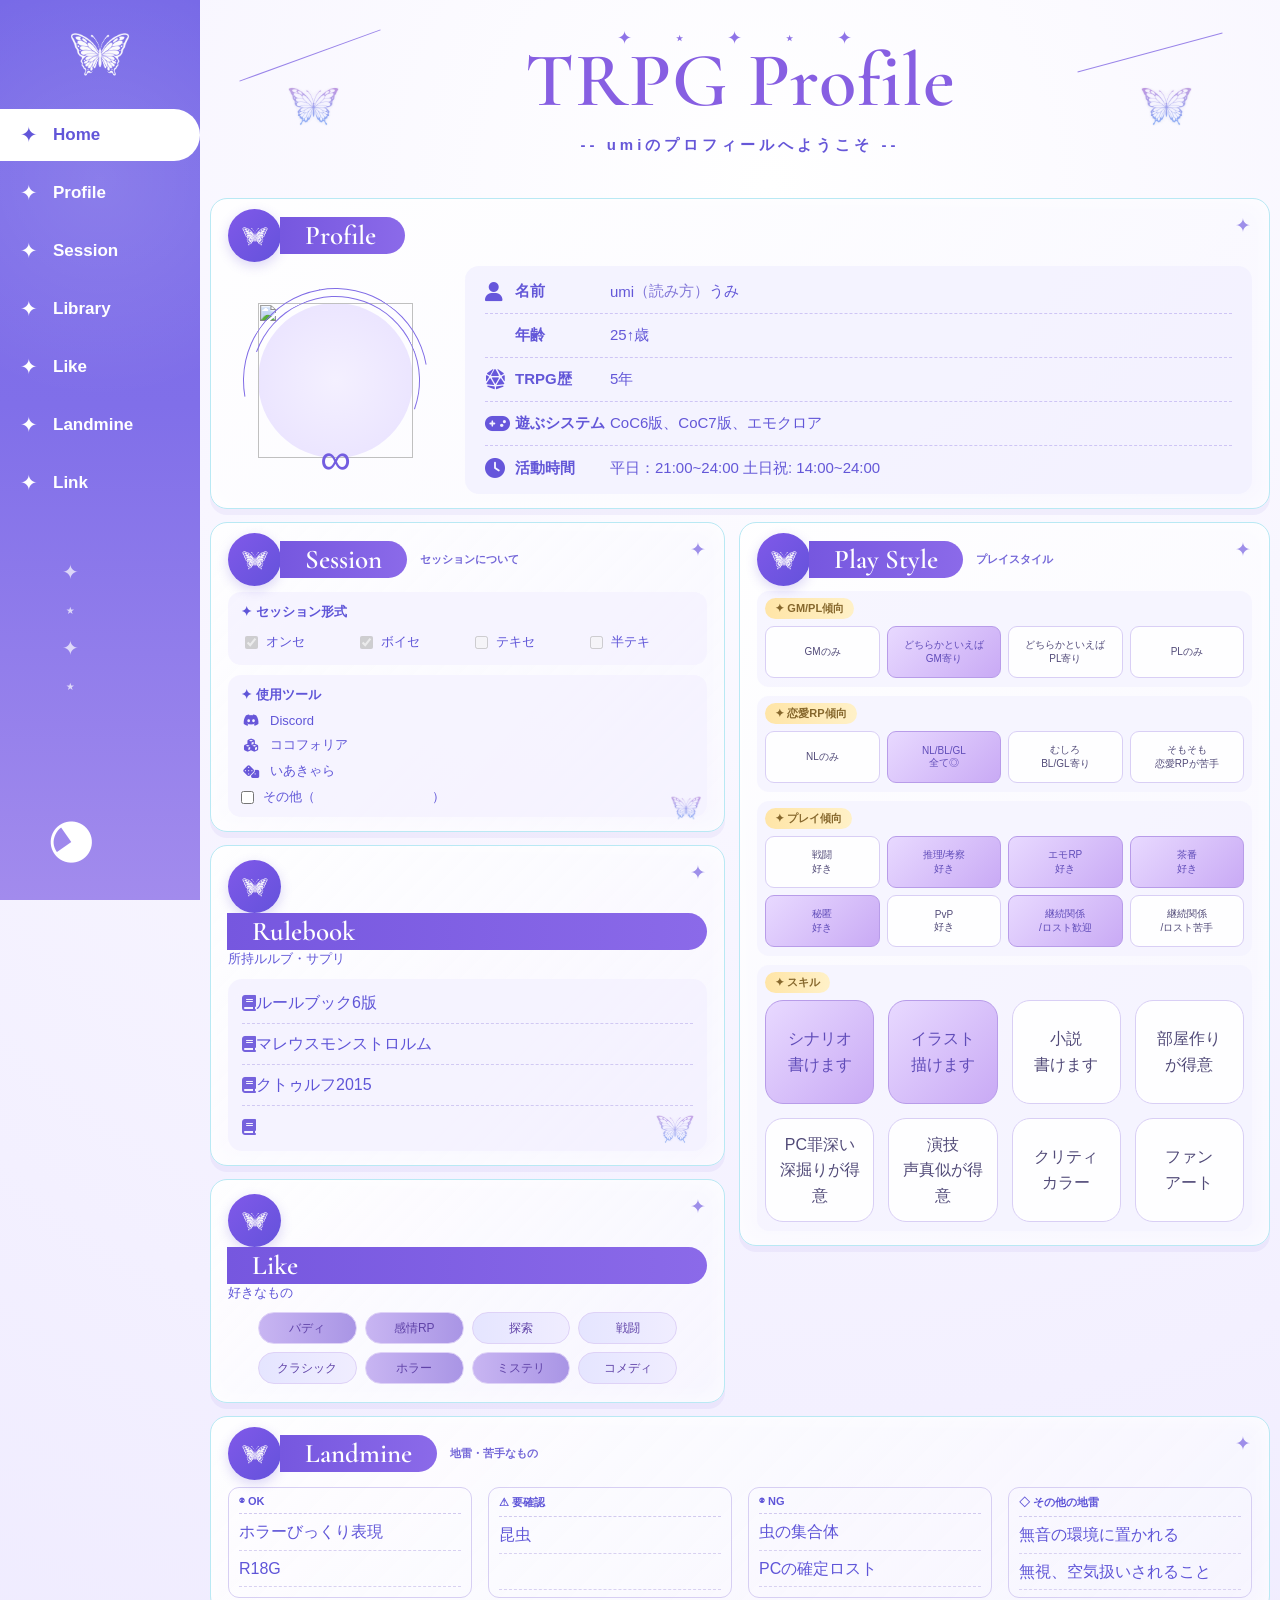
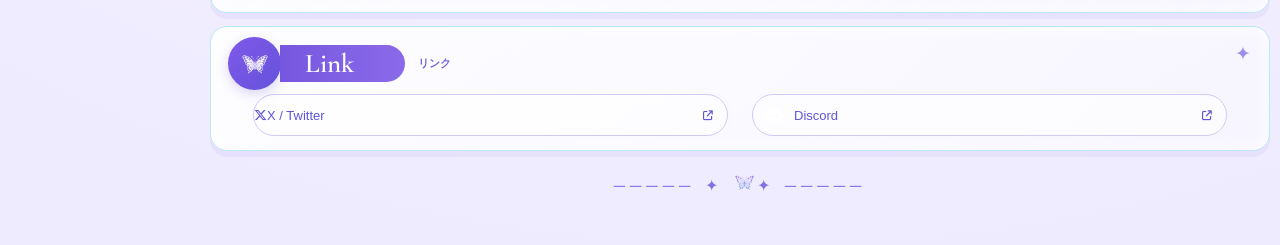
==== commit 9e25cd68: "Disable checkboxes in index.html" ====
--- a/index.html
+++ b/index.html
@@ -208,22 +208,22 @@
                         <div class="check-items">
 
                             <label>
-                                <input type="checkbox" checked>
+                                <input type="checkbox" checked disabled>
                                 <span>オンセ</span>
                             </label>
 
                             <label>
-                                <input type="checkbox" checked>
+                                <input type="checkbox" checked disabled>
                                 <span>ボイセ</span>
                             </label>
 
                              <label>
-                                <input type="checkbox">
+                                <input type="checkbox" disabled>
                                 <span>テキセ</span>
                             </label>
 
                             <label>
-                                <input type="checkbox">
+                                <input type="checkbox" disabled>
                                 <span>半テキ</span>
                             </label>
 
--- a/style.css
+++ b/style.css
@@ -45,7 +45,7 @@
     left: 0;
     top: 0;
 
-    width: 143px;
+    width: 200px;
     height: 100vh;
 
     z-index: 100;
@@ -167,17 +167,14 @@
 /*===================================================
 MAIN
 ==================================================== */
-
 .main {
-    width: min(1100px,calc(100% - 143px));
-
-    margin-left: max(143px,calc((100% - 957px) / 2));
-
+    width: min(1100px, calc(100% - 40px));
+
+    margin-left: calc(200px + (100% - 200px - 1100px) / 2);
+    margin-right: auto;
 
     padding: 0 20px 40px;
 }
-
-
 
 /*====================================================
     HEADER
@@ -845,11 +842,11 @@
     background:
         linear-gradient(
             90deg,
-            #ffdff3,
-            #f9e6ff
+            #c8b5f2,
+            #a995e5
         );
 
-    color: #7a58d1;
+    color: #6043a8;
 
     font-size: 12px;
 }
@@ -1146,1151 +1143,4 @@
     .panel-title small {
         font-size: 9px;
     }
-}/* ============================================
-    RESET
-============================================== */
-
-* {
-    box-sizing: border-box;
-    margin: 0;
-    padding: 0;
-}
-
-html {
-    scroll-behavior: smooth
-}
-
-body {
-    background:
-        radial-gradient(
-            circle at 60% 10%,
-            #ffffff 0,
-            #f8f6ff 35%,
-            #eeeaff 100%
-        );
-
-    color: #5f55d8;
-
-    font-family:
-        "Noto Sans JP",
-        sans-serif;
-
-    min-height: 100vh;
-}
-
-a {
-    text-decoration: none;
-    color: inherit;
-}
-
-
-/* ====================================================
-    SIDEBAR
-======================================================*/
-.sidebar {
-    position: fixed;
-
-    left: 0;
-    top: 0;
-
-    width: 143px;
-    height: 100vh;
-
-    z-index: 100;
-
-    overflow: hidden;
-
-    background:
-        radial-gradient(
-            circle at 50% 20%,
-            rgba(255,255,255,.12),
-            transparent 30%
-        ),
-        linear-gradient(
-            180deg,
-            #7769e7 0%,
-            #806fe9 45%,
-            #a28bed 100%
-        );
-
-    color: #fff;
-}
-
-
-/* butterfly at top */
-
-.side-butterfly {
-    width: 70px;
-    margin: 0 auto 20px;
-    padding-top: 30px;
-}
-
-.side-butterfly img {
-    width: 100%;
-    height: auto;
-    display: block;
-}
-
-
-/* navigation */
-
-.sidebar nav {
-    margin-top: 32px;
-
-    display: flex;
-    flex-direction: column;
-
-    gap: 6px;
-}
-
-.sidebar nav a {
-    position: relative;
-
-    width: 100%;
-    height: 52px;
-
-    display: flex;
-    align-items: center;
-
-    gap: 15px;
-
-    padding-left: 20px;
-
-    font-size: 17px;
-
-    transition: .25s ease;
-}
-
-.sidebar nav a span {
-    font-size: 21px;
-}
-
-.sidebar nav a:hover {
-    background: rgba(255,255,255,.12);
-}
-
-.sidebar nav a.active {
-    background: #fff;
-
-    color: #6256d9;
-
-    border-radius: 0 28px 28px 0;
-}
-
-
-/* sidebar stars */
-
-.side-stars {
-    position: absolute;
-
-    left: 62px;
-    bottom: 195px;
-
-    text-align: center;
-
-    line-height: 38px;
-
-    font-size: 20px;
-
-    opacity: .7;
-}
-
-
-/* moon */
-
-.moon {
-    position: absolute;
-
-    left: 45px;
-    bottom: 30px;
-
-    font-size: 54px;
-
-    transform: rotate(-35deg);
-
-    color: #fff;
-}
-
-
-/*===================================================
-MAIN
-==================================================== */
-
-.main {
-    width: calc(100% - 143px);
-
-    margin-left: 143px;
-
-    max-width: 1100px;
-
-    padding: 0 20px 40px;
-}
-
-
-
-/*====================================================
-    HEADER
-==================================================== */
-
-.header {
-    position: relative;
-
-    height: 198px;
-
-    display: flex;
-    flex-direction: column;
-
-    justify-content: center;
-    align-items: center;
-
-    overflow: hidden;
-}
-
-
-/* title */
-
-.header h1 {
-    position: relative;
-    z-index: 2;
-
-    font-family:
-        "Cormorant Garamond",
-        serif;
-
-    font-size: clamp(55px, 6vw, 77px);
-
-    font-weight: 600;
-
-    letter-spacing: 1px;
-
-    line-height: 1;
-
-    color: #875fe2;
-
-    text-shadow:
-        1px 2px 0 rgba(255,255,255,.8);
-}
-
-.header p {
-    position: relative;
-    z-index: 2;
-
-    margin-top: 17px;
-
-    color: #6657d8;
-
-    font-size: 15px;
-
-    font-weight: 600;
-
-    letter-spacing: 4px;
-}
-
-/*  header decorations */
-
-.header-butterfly {
-    position: absolute;
-    opacity: .8;
-}
-
-.header-butterfly img {
-    width:67px;
-    height: auto;
-    display: block;
-}
-
-.header-butterfly.left {
-    left: 70px;
-    top: 83px;
-}
-
-.header-butterfly.right {
-    right: 70px;
-    top: 83px;
-
-}
-.header-butterfly.right img {
-    width: 67px;
-    transform: scaleX(-1)
-}
-
-.header-stars {
-    position: absolute;
-
-    color: #8e73e7;
-
-    font-size: 18px;
-
-    letter-spacing: 12px;
-}
-.header-stars.top {
-    top: 26px;
-}
-
-.header-line {
-    position: absolute;
-
-    height: 1px;
-
-    width: 150px;
-
-    border-top: 1px solid #8368e4;
-
-    transform: rotate(-20deg);
-
-    opacity: .8;
-}
-
-.line-left {
-    left: 25px;
-    top: 55px;
-}
-
-.line-right {
-    right: 45px;
-    top: 52px;
-
-    transform: rotate(-15deg);
-}
-
-/* ================================================
-   PANEL
-   ================================================*/
-
-   .panel {
-        position: relative;
-
-        background:
-            linear-gradient(
-                135deg,
-                rgba(255,255,255,.92),
-                rgba(248,247,255,.78)
-            );
-        
-            border: 1px solid #b9e9f4;
-
-            border-radius: 17px;
-
-            padding: 14px 17px;
-
-            margin-bottom: 13px;
-            box-shadow:
-                0 6px rgba(115,91,210,.07),
-                inset 0 0 25px rgba(255,255,255,.8);
-            
-            overflow: hidden;
-    
-   }
-
-/* ================================================
-   PANEL TITLE
-   ================================================ */
-
-   .panel-title{
-       position: relative;
-    
-       height: 45px;
-
-       display: flex;
-       align-items: center;
-   }
-
-   .title-circle {
-       width: 53px;
-       height: 53px;
-
-       flex-shrink: 0;
-
-       display: flex;
-       justify-content: center;
-       align-items: center;
-
-       border-radius: 50%;
-
-       background:
-           linear-gradient(
-            135deg,
-            #8059e9,
-            #6452db
-           );
-
-        color: #fff;
-
-        font-size: 26px;
-
-        box-shadow:
-            0 4px 12px rgba(98,78,213,.22);
-   }
-.title-circle img {
-    width: 30px;
-    height: auto;
-    display: block;
-
-}
-   .title-label {
-       height: 37px;
-
-       min-width: 125px;
-
-       margin-left: -1px;
-
-       padding: 0 25px;
-
-       display: flex;
-       align-items: center;
-
-       background:
-           linear-gradient(
-            90deg,
-            #7657df,
-            #8b6ae9
-           );
-        
-        color: #fff;
-
-        border-radius:
-             0 22px 22px 0;
-            
-        font-family:
-             "Cormorant Garamond",
-             serif;
-        
-             font-size: 27px;
-
-             font-weight: 600;
-   }
-
-   .panel-title small{
-    margin-left: 13px;
-
-    color: #7366d8;
-
-    font-size: 11px;
-
-    font-weight: 600;
-   }
-   
-
-   /* ==============================================
-      PROFILE
-      ============================================== */
-    
-      .profile {
-        min-height: 284px;
-      }
-
-      .profile-body {
-        display: grid;
-
-        grid-template-columns: 215px 1fr;
-
-        gap: 22px;
-
-        align-items: center;
-
-        padding-top: 8px;
-      }
-      
-
-      /* avatar */
-
-      .avatar-area {
-        position: relative;
-
-        width: 185px;
-        height: 185px;
-
-        margin: auto;
-      }
-
-      .avatar {
-        position: absolute;
-
-        inset: 15px;
-
-        border-radius: 50%;
-
-        background:
-            radial-gradient(
-                circle,
-                #f4f0ff,
-                #e8e1ff
-            );
-
-        display: flex;
-        justify-content: center;
-        align-items: center;
-
-        font-size: 46px;
-      }
-
-
-      .avatar img {
-        width: 100%;
-        height: 100%;
-        object-fit: cover;
-        display: block;
-      }
-
-      .avatar-circle {
-        position: absolute;
-
-        inset: 0;
-
-        border: 1px solid #816de6;
-
-        border-radius: 50%;
-      }
-      .circle1 {
-         transform: rotate(35deg);
-         border-right-color: transparent;
-         border-bottom-color: transparent;
-      }
-
-      .circle2 {
-        inset: 8px;
-
-        transform: rotate(-25deg);
-
-        border-left-color: transparent;
-        border-bottom-color: transparent;
-      }
-
-      .ribbon {
-        position: absolute;
-
-        bottom: -11px;
-        left: 50%;
-
-        transform: translateX(-50%);
-
-        font-size: 43px;
-
-        color: #735de0;
-       }
-
-
-       /* profile data */
-
-       .profile-data {
-           padding: 4px 20px;
-
-           border-radius: 14px;
-
-           background: 
-               rgba(243,241,255,.78);
-       }
-
-       .data-row {
-           height: 44px;
-           
-           display: flex;
-           align-items: center;
-
-           border-bottom: 
-               1px dashed #cec5f5;
-           
-            color: #6357d8;
-
-            font-size: 15px;
-       }
-
-       .data-row:last-child {
-           border-bottom: none;
-       }
-
-       .data-row i {
-           width: 30px;
-
-           font-size: 20px;
-
-           color: #6656db;
-       }
-
-       .data-title {
-           width: 95px;
-
-           font-weight: 600;
-       }
-       
-       .data-sub {
-           color: #8176d8;
-       }
-
-
-
- /* =====================================================
-   TWO COLUMNS
-===================================================== */
-
-.content-grid {
-    display: grid;
-
-    grid-template-columns:
-        minmax(0, 1fr)
-        minmax(0, 1.03fr);
-
-    gap: 14px;
-
-    align-items: start;
-}
-
-
-/* =====================================================
-   SESSION
-===================================================== */
-
-.session-box {
-    margin-top: 10px;
-
-    padding: 11px 13px;
-
-    border-radius: 13px;
-
-    background:
-        rgba(245,243,255,.78);
-}
-
-.session-box h3 {
-    font-size: 13px;
-
-    margin-bottom: 9px;
-}
-
-.check-items {
-    display: flex;
-
-    gap: 55px;
-
-    padding: 3px 4px;
-}
-
-.check-items label {
-    display: flex;
-
-    align-items: center;
-
-    gap: 8px;
-
-    font-size: 13px;
-}
-
-input {
-    accent-color: #7059dd;
-}
-
-.tools {
-    display: flex;
-    flex-direction: column;
-
-    gap: 8px;
-
-    font-size: 13px;
-}
-
-.tools > div {
-    display: flex;
-    align-items: center;
-
-    gap: 9px;
-}
-
-.tools i {
-    width: 20px;
-
-    text-align: center;
-
-    color: #6857d9;
-}
-
-.corner-butterfly {
-    position: absolute;
-
-    right: 18px;
-    bottom: 10px;
-
-    opacity: .8;
-}
-
-.corner-butterfly img {
-    width: 40px;
-    height: auto;
-    display: block;
-}
-
-
-/* =====================================================
-   RULEBOOK
-===================================================== */
-
-.rulebook {
-    min-height: 235px;
-}
-
-.rule-list {
-    margin-top: 11px;
-
-    padding: 4px 14px;
-
-    border-radius: 14px;
-
-    background:
-        rgba(244,242,255,.8);
-}
-
-.rule-list div {
-    height: 41px;
-
-    display: flex;
-    align-items: center;
-
-    border-bottom:
-        1px dashed #d1c9f3;
-}
-
-.rule-list div:last-child {
-    border-bottom: none;
-}
-
-.rule-list i {
-    color: #7562dd;
-}
-
-.book-icon {
-    position: absolute;
-    right: 24px;
-    bottom: 20px;
-    width: 50px;
-    height: auto;
-    opacity: .65;
-}
-
-
-/* =====================================================
-   PLAY STYLE
-===================================================== */
-
-.style-box {
-    margin-top: 9px;
-
-    padding: 7px 8px 9px;
-
-    border-radius: 12px;
-
-    background:
-        rgba(245,243,255,.76);
-}
-
-.style-box h3 {
-    display: inline-block;
-
-    padding: 3px 10px;
-
-    border-radius: 12px;
-
-    background:
-        linear-gradient(
-            90deg,
-            #ffe5a7,
-            #fff1c8
-        );
-
-    color: #86672c;
-
-    font-size: 11px;
-}
-
-.choice-grid {
-    display: grid;
-
-    grid-template-columns:
-        repeat(4, 1fr);
-
-    gap: 7px;
-
-    margin-top: 7px;
-}
-
-.choice-grid label {
-    min-height: 52px;
-
-    display: flex;
-
-    justify-content: center;
-    align-items: center;
-
-    text-align: center;
-
-    padding: 5px;
-
-    border:
-        1px solid #d9cff5;
-
-    border-radius: 9px;
-
-    background:
-        rgba(255,255,255,.9);
-
-    color: #514a78;
-
-    font-size: 10px;
-
-    cursor: pointer;
-
-    transition: .2s;
-}
-
-.choice-grid label input {
-    display: none;
-}
-
-.choice-grid label.selected,
-.choice-grid label:has(input:checked) {
-    background:
-        linear-gradient(
-            135deg,
-            #e8d9ff,
-            #c9aaf5
-        );
-
-    border-color: #b89ce9;
-
-    color: #604cb9;
-}
-
-
-/* =====================================================
-   LIKE
-===================================================== */
-
-.like {
-    min-height: 145px;
-}
-
-.like-list {
-    display: grid;
-
-    grid-template-columns:
-        repeat(4, 1fr);
-
-    gap: 8px;
-
-    padding:
-        10px 30px 4px;
-}
-
-.like-list span {
-    height: 32px;
-
-    display: flex;
-    justify-content: center;
-    align-items: center;
-
-    border-radius: 20px;
-
-    border:
-        1px solid #ded2f7;
-
-    background:
-        linear-gradient(
-            90deg,
-            #ffdff3,
-            #f9e6ff
-        );
-
-    color: #7a58d1;
-
-    font-size: 12px;
-}
-
-.like-list span:nth-child(3),
-.like-list span:nth-child(4),
-.like-list span:nth-child(5),
-.like-list span:nth-child(8){
-    background:
-        linear-gradient(
-            90deg,
-            #e5e5ff,
-            #f0edff
-        );
-}
-
-/* =====================================================
-   SKILL GRID
-===================================================== */
-
-.skill-grid {
-    grid-template-columns: repeat(4, minmax(0, 1fr));
-    gap: 14px;
-    width: 100%;
-    box-sizing: border-box;
-}
-
-.skill-grid label {
-    min-width: 0;
-    min-height: 104px;
-    padding: 10px 6px;
-    box-sizing: border-box;
-    border-radius: 18px;
-    font-size: 16px;
-    line-height: 1.6;
-    writing-mode: horizontal-tb;
-    overflow-wrap: anywhere;
-}
-
-
-/* ==============================================
-     LANDMINE
-=============================================== */
-
-.landmine-grid{
-    display:grid;
-
-    grid-template-columns:
-        repeat(4, 1fr);
-
-    gap: 16px;
-    
-    margin-top: 11px;
-}
-
-.landmine-grid > div {
-    min-height: 78px;
-
-    padding: 7px 10px;
-
-    border:
-        1px solid #d7cff3;
-
-    border-radius: 11px;
-
-    background:
-        rgba (246,245,255, .8);
-}
-
-.landmine-grid h3{
-    padding-bottom: 6px;
-
-    border-bottom: 1px dashed #d1c9ef;
-
-    font-size: 11px;
-}
-
-.landmine-grid p {
-    height: 18px;
-
-    border-bottom: 1px dashed #d8d1f1;
-}
-
-
-/* =============================================
-    LINK
-    =========================================== */
-
-.limks {
-    min-height: 94px;
-}
-
-.link-grid {
-    display: grid;
-
-    grid-template-columns:
-        1fr 1fr;
-    
-    gap: 24px;
-
-    padding: 
-       8px 25px 0;
-}
-.link-grid a {
-    height: 42px;
-
-    display: flex;
-    align-items: center;
-
-    border: 1px solid #d3c9f4;
-
-    border-radius: 24px;
-
-    background:
-         rgba(255,255,255,.7);
-
-    font-size: 13px;
-    
-    transition: .2s;
-}
-
-.link-grid a:hover {
-    background: #fff;
-
-    transform: translateY(-2px);
-}
-
-.link-icon {
-    width: 42px;
-    height: 42px;
-
-    margin-left: -1px;
-
-    border-radius: 50%;
-
-    display: flex;
-    justify-content: center;
-    align-items: center;
-
-    backgrund: 
-        #7561df;
-
-    color: white;
-
-    font-size: 17px;
-}
-
-.link-grid a > i:last-child{
-    margin-left: auto;
-    margin-right: 14px;
-
-    font-size: 10px;
-}
-
-
-/* ====================================
-    FOOTER
-=====================================*/
-
-footer {
-    text-align: center;
-
-    color: #8271df;
-
-    font-size: 13pxl;
-
-    letter-spacing: 5px;
-
-    padding: 10px 0;
-}
-.footer-butterfly {
-    width: 25px;
-    height: auto;
-}
-
-/*======================================
-   DECORATION
-=======================================*/
-
-.panel::after {
-    content: "✦";
-
-    position: absolute;
-
-    right: 18px;
-    top:15px;
-
-    font-size: 19px;
-
-    color:#8875e5;
-
-    opacity: .8;
-}
-
-
-/*======================================
-  RESPONSIVE
-=======================================*/
-
-@media screen and(max-width: 900px){
-    .sidebar {
-        width: 95px;
-    }
-
-    .mein {
-        width:calc(100% - 95%);
-        margin-left:95px;
-    }
-
-    .sidebar nav a {
-        justify-content: center;
-        padding-left: 0;
-    }
-
-    .sidebarnav a b {
-        display: none;
-    }
-
-    .profile-body {
-        grid-template-columns: 170px 1fr;
-    }
-    .content-grid {
-        grid-template-columns: 1fr;
-    }
-}
-
-
-@media screen and (max-width:650px){
-
-    .sidebar {
-        display: none;
-    }
-
-    .main {
-        width: 100%;
-        automargin-left: 0;
-
-        padding: 
-            0 10px 30px;
-    }
-
-    .header {
-        height: 160px;
-    }
-
-    .header h1 {
-        font-size: 48px;
-    }
-
-    .header p {
-        font-size: 10px;
-
-        letter-spacing: 2px;
-    }
-
-    ,profile-body {
-        grid-template-columns: 1fr;
-    }
-
-    .profile-data {
-        padding: 5px 10px;
-    }
-
-    .choice-grid {
-        grid-template-columns: 
-            repeat(2, 1fr);
-    }
-
-    .like-list {
-        grid-template-columns:
-            repeat(2, 1fr);
-
-        padding: 10px;
-    }
-
-    .landmine-grid {
-        grid-template-columns:
-            repeat(2, 1fr);
-    }
-
-    .link-grid {
-        grid-template-columns: 1fr;
-
-        padding: 8px;
-    }
-
-    .title-label {
-        font-size: 23px;
-        min-width: 105px;
-    }
-
-    .panel-title small {
-        font-size: 9px;
-    }
-}
+}
